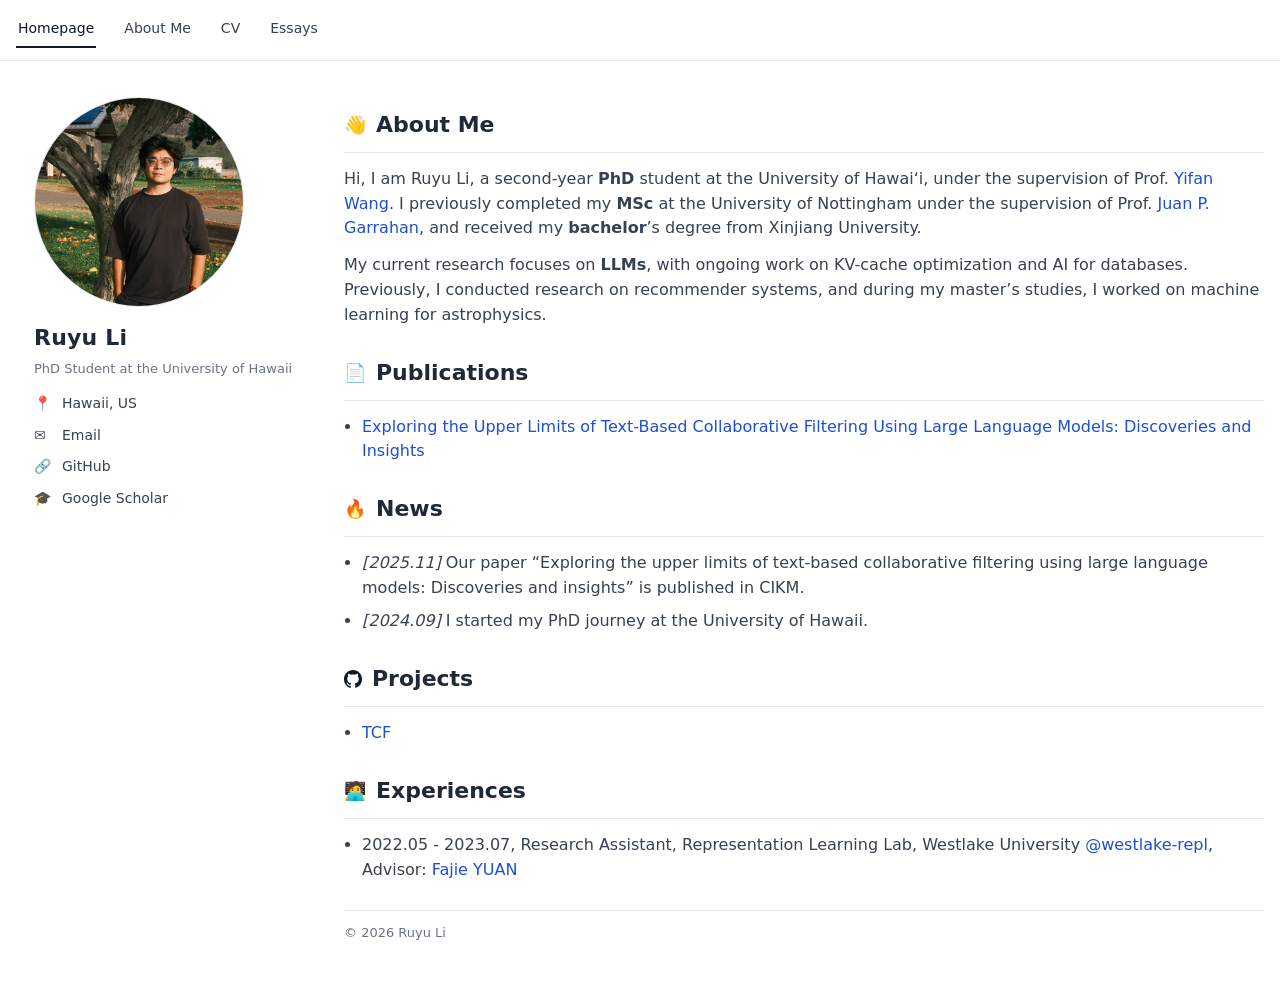
==== index.html @ cecefa6b "Initial commit: personal website with PhD portfolio essays" ====
<!doctype html>
<html lang="en">
  <head>
    <meta charset="utf-8" />
    <meta name="viewport" content="width=device-width, initial-scale=1" />
    <title>Ruyu Li</title>
    <meta name="description" content="Ruyu Li - PhD Student at the University of Hawaii" />
    <link rel="stylesheet" href="./styles.css" />
    <script defer src="./site.js"></script>
  </head>
  <body>
    <a class="skip-link" href="#main">Skip to content</a>

    <header class="topbar">
      <nav class="topnav" aria-label="Primary">
        <a class="topnav__link is-active" href="#home" data-nav>Homepage</a>
        <a class="topnav__link" href="#about" data-nav>About Me</a>
        <a class="topnav__link" href="./Ruyu%20Li%27s%20CV.pdf" target="_blank" rel="noreferrer">CV</a>
        <a class="topnav__link" href="./essays.html" target="_blank" rel="noreferrer">Essays</a>
      </nav>
    </header>

    <div class="layout">
      <aside class="sidebar" aria-label="Profile">
        <div class="profile">
          <img class="profile__avatar" src="./photo_of_me.jpeg" alt="Portrait photo" />
          <div class="profile__name">Ruyu Li</div>
          <div class="profile__title">PhD Student at the University of Hawaii</div>

          <div class="profile__meta">
            <div class="meta-row">
              <span class="meta-row__icon" aria-hidden="true">📍</span>
              <span class="meta-row__text">Hawaii, US</span>
            </div>
            <div class="meta-row">
              <span class="meta-row__icon" aria-hidden="true">✉️</span>
              <a class="meta-row__link" href="mailto:liruyu@hawaii.edu">Email</a>
            </div>
            <div class="meta-row">
              <span class="meta-row__icon" aria-hidden="true">🔗</span>
              <a class="meta-row__link" href="https://github.com/Ruyu-Li" target="_blank" rel="noreferrer">GitHub</a>
            </div>
            <div class="meta-row">
              <span class="meta-row__icon" aria-hidden="true">🎓</span>
              <a
                class="meta-row__link"
                href="https://scholar.google.com/citations?user=WpmJTsIAAAAJ&hl=en"
                target="_blank"
                rel="noreferrer"
              >Google Scholar</a>
            </div>
          </div>
        </div>
      </aside>

      <main id="main" class="content">
        <div id="home" class="scroll-anchor" aria-hidden="true"></div>

        <section id="about" class="section">
          <h2 class="section__title"><span class="section__icon" aria-hidden="true">👋</span> About Me</h2>
          <div class="divider" aria-hidden="true"></div>
          <p>
            Hi, I am Ruyu Li, a second-year <strong>PhD</strong> student at the University of Hawaiʻi, under the
            supervision of Prof. <a href="https://wyfunique.github.io/" target="_blank" rel="noreferrer">Yifan Wang</a>.
            I previously completed my <strong>MSc</strong> at the University of Nottingham under the supervision of Prof.
            <a href="https://jpgarrahan.github.io/About.html" target="_blank" rel="noreferrer">Juan P. Garrahan</a>, and
            received my <strong>bachelor</strong>’s degree from Xinjiang University.
          </p>
          <p>
            My current research focuses on <strong>LLMs</strong>, with ongoing work on KV-cache optimization and AI for
            databases. Previously, I conducted research on recommender systems, and during my master’s studies, I worked
            on machine learning for astrophysics.
          </p>
        </section>

        <section id="publications" class="section">
          <h2 class="section__title"><span class="section__icon" aria-hidden="true">📄</span> Publications</h2>
          <div class="divider" aria-hidden="true"></div>
          <ul class="list">
            <li>
              <a
                href="https://dl.acm.org/doi/abs/10.1145/3746252.3761429"
                target="_blank"
                rel="noreferrer"
              >
                Exploring the Upper Limits of Text-Based Collaborative Filtering Using Large Language Models: Discoveries
                and Insights
              </a>
            </li>
          </ul>
        </section>

        <section id="news" class="section">
          <h2 class="section__title"><span class="section__icon" aria-hidden="true">🔥</span> News</h2>
          <div class="divider" aria-hidden="true"></div>
          <ul class="list">
            <li>
              <em>[2025.11]</em> Our paper “Exploring the upper limits of text-based collaborative filtering using large
              language models: Discoveries and insights” is published in CIKM.
            </li>
            <li><em>[2024.09]</em> I started my PhD journey at the University of Hawaii.</li>
          </ul>
        </section>

        <section id="projects" class="section">
          <h2 class="section__title">
            <span class="section__icon" aria-hidden="true">
              <svg viewBox="0 0 16 16" aria-hidden="true" focusable="false">
                <path
                  d="M8 0C3.58 0 0 3.65 0 8.15c0 3.6 2.29 6.65 5.47 7.73.4.08.55-.17.55-.38 0-.19-.01-.82-.01-1.49-2.01.38-2.53-.5-2.69-.96-.09-.23-.48-.96-.82-1.15-.28-.15-.68-.52-.01-.53.63-.01 1.08.58 1.23.82.72 1.21 1.87.87 2.33.66.07-.53.28-.87.51-1.07-1.78-.21-3.64-.91-3.64-4.04 0-.89.31-1.61.82-2.18-.08-.2-.36-1.02.08-2.12 0 0 .67-.22 2.2.82.64-.18 1.32-.27 2-.27s1.36.09 2 .27c1.53-1.04 2.2-.82 2.2-.82.44 1.1.16 1.92.08 2.12.51.57.82 1.29.82 2.18 0 3.14-1.87 3.83-3.65 4.04.29.25.54.73.54 1.48 0 1.07-.01 1.93-.01 2.2 0 .21.15.46.55.38C13.71 14.8 16 11.75 16 8.15 16 3.65 12.42 0 8 0z"
                ></path>
              </svg>
            </span>
            Projects
          </h2>
          <div class="divider" aria-hidden="true"></div>
          <ul class="list">
            <li>
              <a href="https://github.com/westlake-repl/TCF" target="_blank" rel="noreferrer">TCF</a>
            </li>
          </ul>
        </section>

        <section id="experiences" class="section">
          <h2 class="section__title"><span class="section__icon" aria-hidden="true">🧑‍💻</span> Experiences</h2>
          <div class="divider" aria-hidden="true"></div>
          <ul class="list">
            <li>
              2022.05 - 2023.07, Research Assistant, Representation Learning Lab, Westlake University
              <a href="https://github.com/westlake-repl" target="_blank" rel="noreferrer">@westlake-repl</a>, Advisor:
              <a href="https://fajieyuan.github.io/" target="_blank" rel="noreferrer">Fajie YUAN</a>
            </li>
          </ul>
        </section>

        <footer class="footer">
          <div class="footer__inner">
            <span>© <span id="year"></span> Ruyu Li</span>
          </div>
        </footer>
      </main>
    </div>
  </body>
</html>
---- styles.css ----
/* Base */
:root {
  --bg: #ffffff;
  --text: #1f2937;
  --muted: #6b7280;
  --border: #e5e7eb;
  --soft: #f3f4f6;

  --link: #1d4ed8;
  --linkHover: #1e40af;

  --green: #0f766e;
  --greenDark: #0b5b55;
  --shadow: 0 8px 26px rgba(17, 24, 39, 0.08);

  --sidebarW: 300px;
  --contentW: 980px;
}

*,
*::before,
*::after {
  box-sizing: border-box;
}

html {
  scroll-behavior: smooth;
}

body {
  margin: 0;
  font-family: ui-sans-serif, system-ui, -apple-system, Segoe UI, Roboto, Helvetica, Arial, "Apple Color Emoji",
    "Segoe UI Emoji";
  line-height: 1.55;
  color: var(--text);
  background: var(--bg);
}

a {
  color: var(--link);
  text-decoration: none;
}

a:hover {
  color: var(--linkHover);
  text-decoration: underline;
}

.skip-link {
  position: absolute;
  left: -999px;
  top: 8px;
  z-index: 9999;
  background: var(--bg);
  border: 1px solid var(--border);
  padding: 8px 10px;
  border-radius: 10px;
}
.skip-link:focus {
  left: 10px;
}

/* Top navigation */
.topbar {
  position: sticky;
  top: 0;
  z-index: 20;
  background: rgba(255, 255, 255, 0.9);
  backdrop-filter: blur(10px);
  border-bottom: 1px solid var(--border);
}

.topnav {
  max-width: calc(var(--sidebarW) + var(--contentW) + 48px);
  margin: 0 auto;
  padding: 12px 16px;
  display: flex;
  gap: 26px;
  align-items: center;
}

.topnav__link {
  font-size: 14px;
  color: #374151;
  padding: 6px 2px;
  border-bottom: 2px solid transparent;
  text-decoration: none;
}
.topnav__link:hover {
  text-decoration: none;
  color: #111827;
}
.topnav__link.is-active {
  color: #111827;
  border-bottom-color: #111827;
}

/* Layout */
.layout {
  max-width: calc(var(--sidebarW) + var(--contentW) + 48px);
  margin: 0 auto;
  padding: 18px 16px 0;
  display: grid;
  grid-template-columns: var(--sidebarW) 1fr;
  gap: 28px;
  align-items: start;
}

.sidebar {
  position: sticky;
  top: 70px;
  align-self: start;
}

.profile {
  padding: 18px;
}

.profile__avatar {
  width: 210px;
  height: 210px;
  border-radius: 999px;
  object-fit: cover;
  display: block;
  border: 1px solid var(--border);
  background: var(--soft);
}

.profile__name {
  margin-top: 14px;
  font-size: 22px;
  font-weight: 750;
  letter-spacing: 0.2px;
}

.profile__title {
  margin-top: 4px;
  font-size: 13px;
  color: var(--muted);
}

.profile__meta {
  margin-top: 14px;
  display: grid;
  gap: 10px;
}

.meta-row {
  display: grid;
  grid-template-columns: 18px 1fr;
  gap: 10px;
  align-items: center;
  color: #374151;
  font-size: 14px;
}

.meta-row__icon {
  opacity: 0.9;
}

.meta-row__text {
  color: #374151;
}

.meta-row__link {
  color: #374151;
}
.meta-row__link:hover {
  color: #111827;
  text-decoration: underline;
}

/* Content */
.content {
  max-width: var(--contentW);
  padding: 10px 0 48px;
}

.section {
  margin: 18px 0 28px;
  scroll-margin-top: 88px;
}

.scroll-anchor {
  height: 1px;
}

.section__title {
  margin: 0;
  font-size: 22px;
  font-weight: 760;
  display: flex;
  align-items: center;
  gap: 10px;
}

.section__icon {
  font-size: 18px;
  display: inline-flex;
  align-items: center;
  line-height: 1;
  color: #111827;
}

.section__icon svg {
  width: 18px;
  height: 18px;
  fill: currentColor;
}

.divider {
  margin: 10px 0 14px;
  height: 1px;
  background: var(--border);
}

.lead {
  color: #374151;
  margin: 0;
}

p {
  margin: 0 0 12px;
  color: #374151;
}

.list {
  margin: 0;
  padding-left: 18px;
  color: #374151;
}
.list li {
  margin: 8px 0;
}

/* Buttons / badges */
.button {
  display: inline-flex;
  align-items: center;
  justify-content: center;
  gap: 8px;
  border: 1px solid var(--green);
  background: var(--green);
  color: #fff;
  padding: 10px 14px;
  border-radius: 12px;
  font-weight: 650;
  font-size: 14px;
  text-decoration: none;
}
.button:hover {
  background: var(--greenDark);
  border-color: var(--greenDark);
  text-decoration: none;
  color: #fff;
}

.badge {
  display: inline-flex;
  align-items: center;
  height: 22px;
  padding: 0 10px;
  border-radius: 999px;
  background: rgba(15, 118, 110, 0.12);
  color: var(--green);
  border: 1px solid rgba(15, 118, 110, 0.25);
  font-size: 12px;
  font-weight: 650;
}

/* CV */
.cv-actions {
  margin-bottom: 14px;
}

.pdf-frame {
  border: 1px solid var(--border);
  border-radius: 14px;
  overflow: hidden;
  box-shadow: var(--shadow);
  background: #fff;
}

/* Essays cards */
.essays-grid {
  display: grid;
  grid-template-columns: repeat(4, minmax(0, 1fr));
  gap: 18px;
}

.essay-card {
  border: 1px solid var(--border);
  border-radius: 14px;
  background: #fff;
  overflow: hidden;
  box-shadow: 0 6px 18px rgba(17, 24, 39, 0.06);
  display: flex;
  flex-direction: column;
  min-height: 210px;
}

.essay-card__body {
  padding: 16px 16px 14px;
}

.essay-card__title {
  margin: 0 0 6px;
  font-size: 14px;
  font-weight: 780;
  color: #111827;
}

.essay-card__date {
  font-size: 12px;
  color: var(--muted);
  font-style: italic;
  margin-bottom: 10px;
}

.essay-card__text {
  font-size: 13px;
  color: #374151;
  margin: 0 0 12px;
  display: -webkit-box;
  -webkit-line-clamp: 4;
  -webkit-box-orient: vertical;
  overflow: hidden;
}

.essay-card__cta {
  margin-top: auto;
  display: flex;
  align-items: center;
  justify-content: center;
  background: var(--green);
  color: #fff;
  font-weight: 750;
  font-size: 13px;
  padding: 12px 14px;
  text-decoration: none;
}
.essay-card__cta:hover {
  background: var(--greenDark);
  color: #fff;
  text-decoration: none;
}

/* Essay detail page — centered wrapper (no sidebar) */
.essay-wrapper {
  max-width: 820px;
  margin: 0 auto;
  padding: 40px 24px 32px;
  background: #fff;
  font-size: 1.05rem;
  line-height: 1.75;
  color: #374151;
}

.essay-wrapper__title {
  margin: 0 0 6px;
  font-size: 2rem;
  font-weight: 780;
  color: #111827;
  text-align: center;
}

.essay-wrapper__date {
  text-align: center;
  font-size: 0.9rem;
  color: var(--muted);
  font-style: italic;
  margin: 0 0 16px;
}

.essay-wrapper__divider {
  border: none;
  border-top: 1px solid var(--border);
  margin: 0 0 24px;
}

.essay-wrapper h2 {
  margin: 32px 0 12px;
  font-size: 1.4rem;
  font-weight: 720;
  color: var(--green);
}

.essay-wrapper h3 {
  margin: 28px 0 10px;
  font-size: 1.15rem;
  font-weight: 700;
  color: #111827;
}

.essay-wrapper p {
  font-size: 1.05rem;
  line-height: 1.75;
  color: #374151;
  margin: 0 0 16px;
}

.essay-wrapper__footer {
  margin-top: 36px;
  padding-top: 16px;
  border-top: 1px solid var(--border);
}

.essay-wrapper__footer a {
  color: var(--green);
  font-weight: 600;
  text-decoration: none;
}
.essay-wrapper__footer a:hover {
  color: var(--greenDark);
  text-decoration: underline;
}

/* Download / view button */
.download-button {
  display: inline-block;
  background: var(--green);
  color: #fff;
  padding: 12px 22px;
  border-radius: 8px;
  font-weight: 650;
  font-size: 0.95rem;
  text-decoration: none;
  margin-bottom: 20px;
  transition: background 0.15s;
}
.download-button:hover {
  background: var(--greenDark);
  color: #fff;
  text-decoration: none;
}

/* Scholarly ability blocks */
.scholarly-block {
  background: var(--soft);
  border: 1px solid var(--border);
  border-radius: 10px;
  padding: 24px 28px;
  margin-bottom: 28px;
}
.scholarly-block h3 {
  font-size: 1.1rem;
  margin: 0 0 10px;
  line-height: 1.4;
}
.scholarly-meta {
  font-size: 0.92rem;
  color: var(--muted);
  margin-bottom: 12px;
  line-height: 1.5;
}
.scholarly-links {
  display: flex;
  gap: 12px;
  flex-wrap: wrap;
}
.scholarly-links .download-button {
  margin-bottom: 0;
}

/* Embedded PDF in essay page */
.essay-pdf-frame {
  border: 1px solid var(--border);
  border-radius: 10px;
  overflow: hidden;
  box-shadow: 0 4px 14px rgba(17, 24, 39, 0.06);
  margin-bottom: 12px;
}

/* Legacy essay-meta (kept for sidebar-layout essays) */
.essay-meta {
  display: flex;
  align-items: center;
  gap: 12px;
  margin-bottom: 8px;
}

.essay-meta__date {
  font-size: 14px;
  color: var(--muted);
  font-style: italic;
}

.essay-content h3 {
  margin: 24px 0 10px;
  font-size: 18px;
  font-weight: 700;
  color: #111827;
}

.essay-content h3:first-child {
  margin-top: 0;
}

.essay-content p {
  font-size: 15px;
  line-height: 1.7;
  color: #374151;
  margin: 0 0 16px;
}

/* Footer */
.footer {
  margin-top: 28px;
  padding-top: 12px;
  border-top: 1px solid var(--border);
}
.footer__inner {
  color: var(--muted);
  font-size: 13px;
}

/* Responsive */
@media (max-width: 980px) {
  :root {
    --sidebarW: 260px;
  }
  .essays-grid {
    grid-template-columns: repeat(2, minmax(0, 1fr));
  }
}

@media (max-width: 760px) {
  .layout {
    grid-template-columns: 1fr;
  }
  .sidebar {
    position: static;
  }
  .profile__avatar {
    width: 160px;
    height: 160px;
  }
  .topnav {
    overflow-x: auto;
    gap: 18px;
  }
  .essays-grid {
    grid-template-columns: 1fr;
  }
}

@media (prefers-reduced-motion: reduce) {
  html {
    scroll-behavior: auto;
  }
}
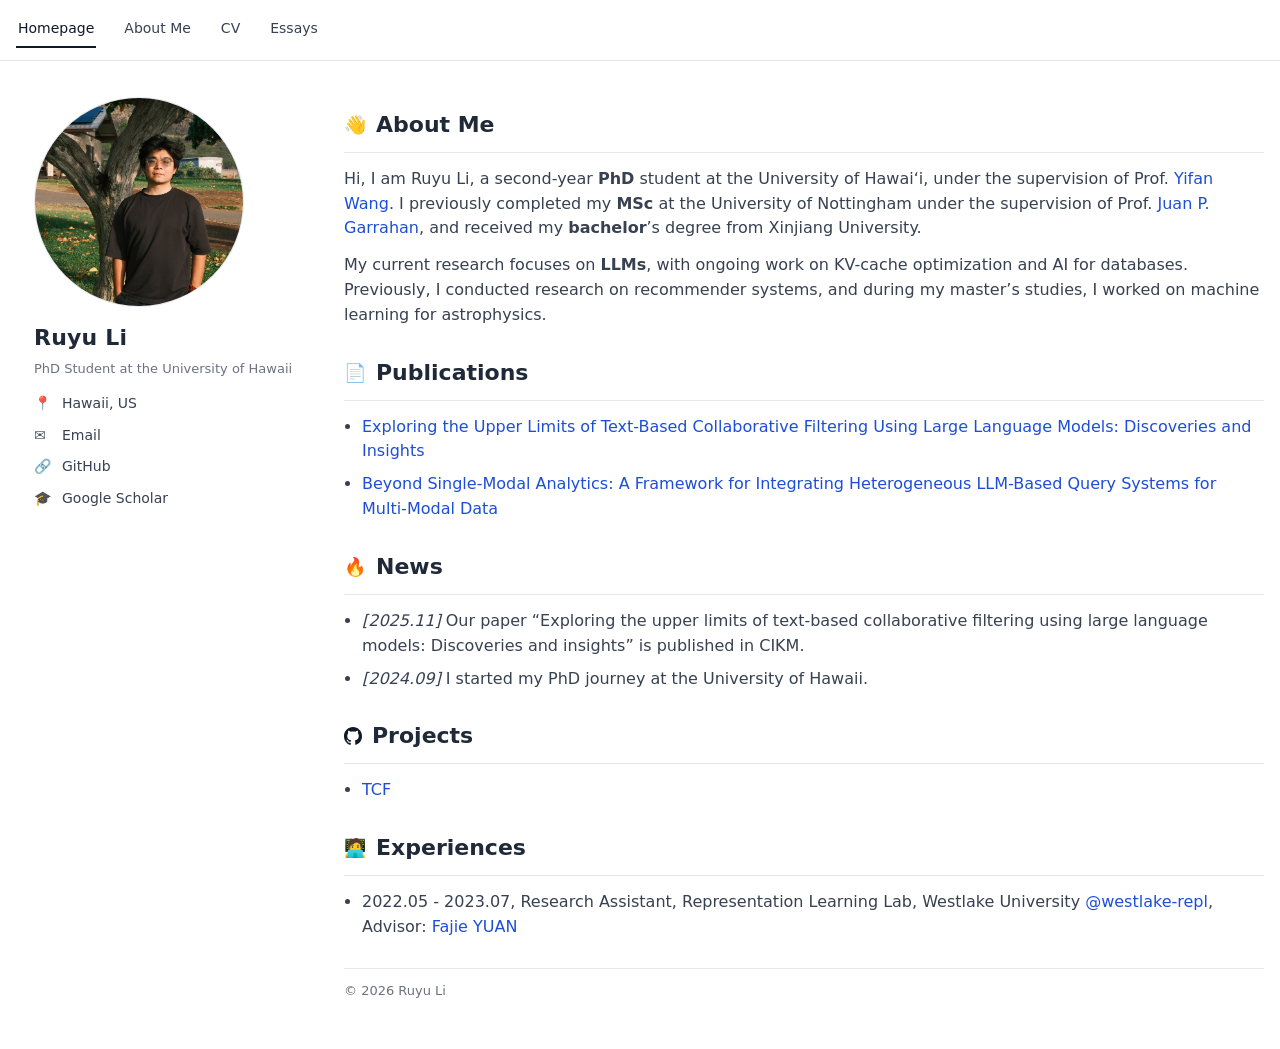
==== commit 151d4bd6: "Update Meta Engine title, add to publications, remove service from SOP" ====
--- a/index.html
+++ b/index.html
@@ -87,6 +87,15 @@
                 and Insights
               </a>
             </li>
+            <li>
+              <a
+                href="https://arxiv.org/abs/2602.01701"
+                target="_blank"
+                rel="noreferrer"
+              >
+                Beyond Single-Modal Analytics: A Framework for Integrating Heterogeneous LLM-Based Query Systems for Multi-Modal Data
+              </a>
+            </li>
           </ul>
         </section>
 
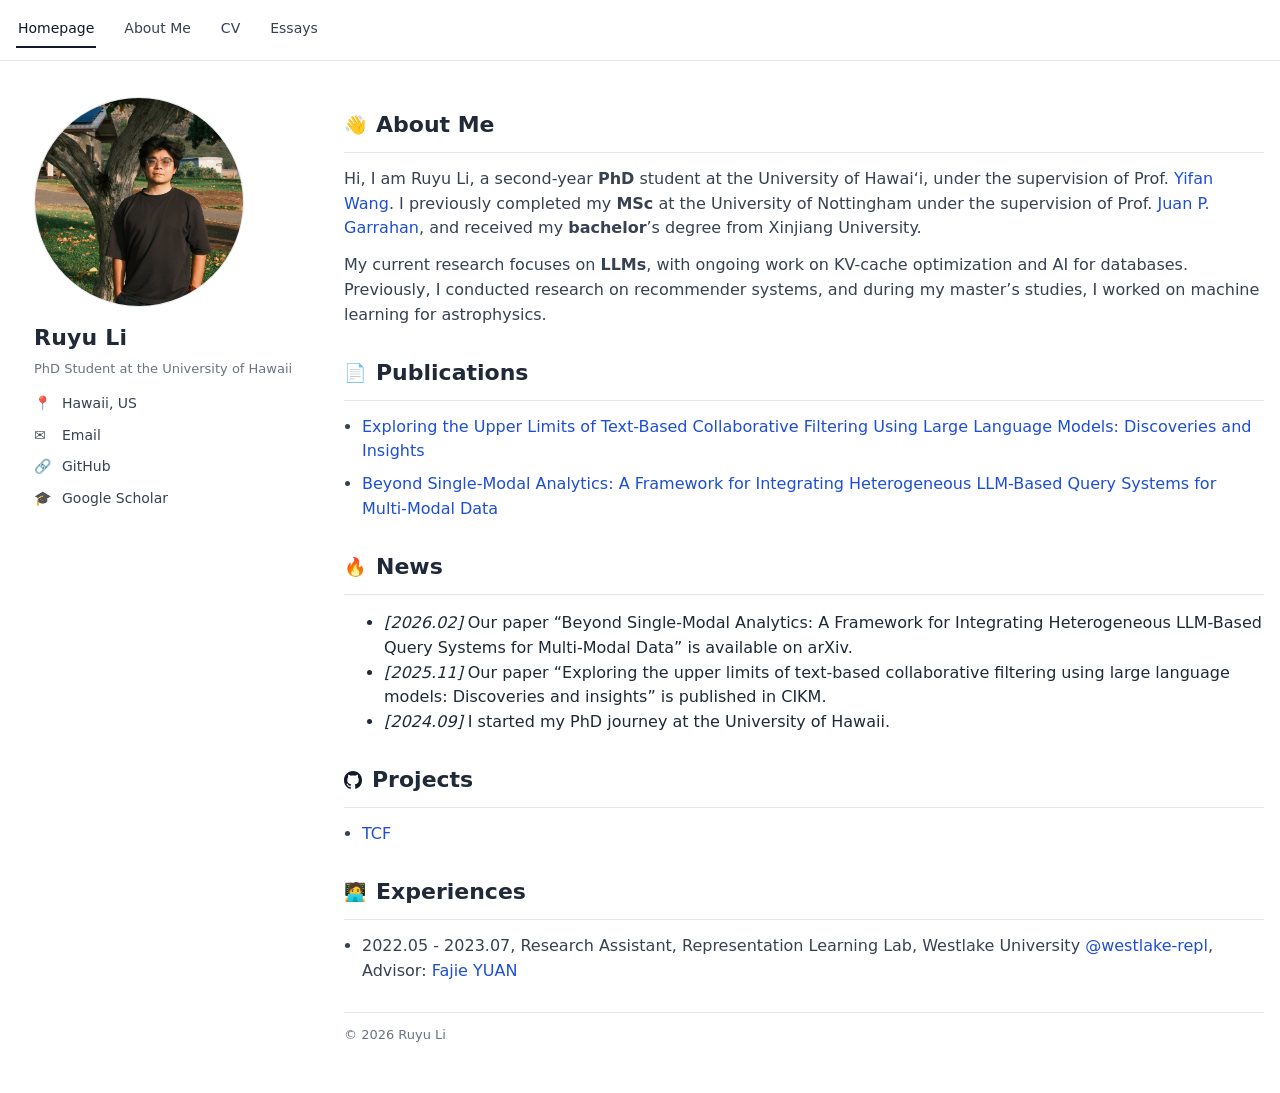
==== commit f32bb478: "Add Meta Engine arXiv news entry" ====
--- a/index.html
+++ b/index.html
@@ -102,7 +102,11 @@
         <section id="news" class="section">
           <h2 class="section__title"><span class="section__icon" aria-hidden="true">🔥</span> News</h2>
           <div class="divider" aria-hidden="true"></div>
-          <ul class="list">
+          <ul class=”list”>
+            <li>
+              <em>[2026.02]</em> Our paper “Beyond Single-Modal Analytics: A Framework for Integrating Heterogeneous
+              LLM-Based Query Systems for Multi-Modal Data” is available on arXiv.
+            </li>
             <li>
               <em>[2025.11]</em> Our paper “Exploring the upper limits of text-based collaborative filtering using large
               language models: Discoveries and insights” is published in CIKM.
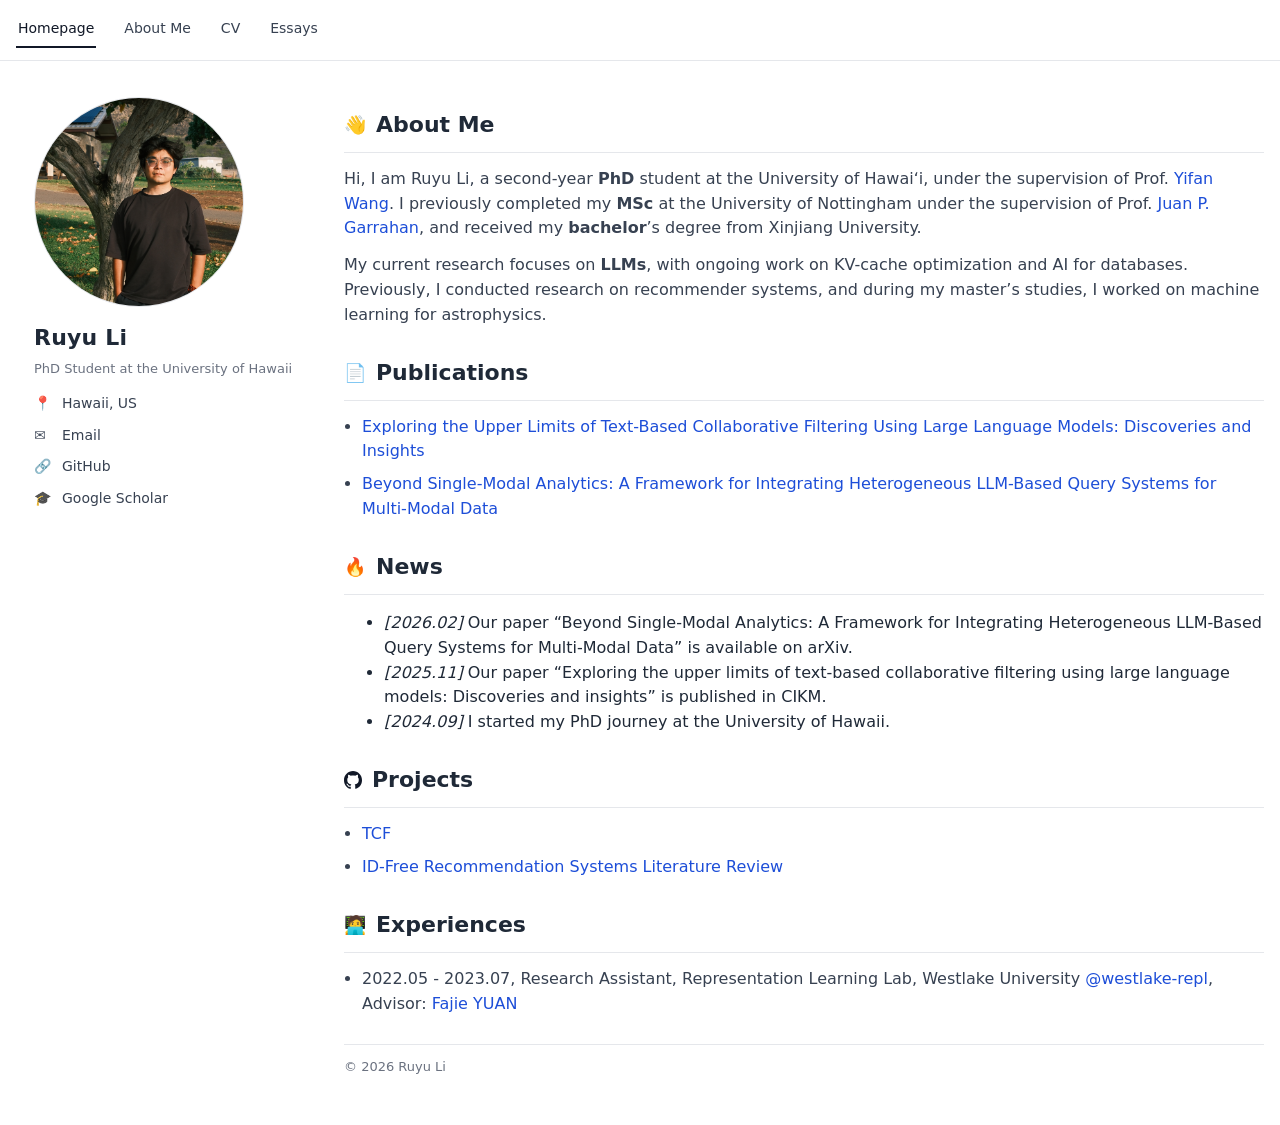
==== commit ffd61ac8: "Add ID-Free RecSys literature review to projects" ====
--- a/index.html
+++ b/index.html
@@ -131,6 +131,9 @@
             <li>
               <a href="https://github.com/westlake-repl/TCF" target="_blank" rel="noreferrer">TCF</a>
             </li>
+            <li>
+              <a href="https://github.com/westlake-repl/Recommendation-Systems-without-Explicit-ID-Features-A-Literature-Review" target="_blank" rel="noreferrer">ID-Free Recommendation Systems Literature Review</a>
+            </li>
           </ul>
         </section>
 
